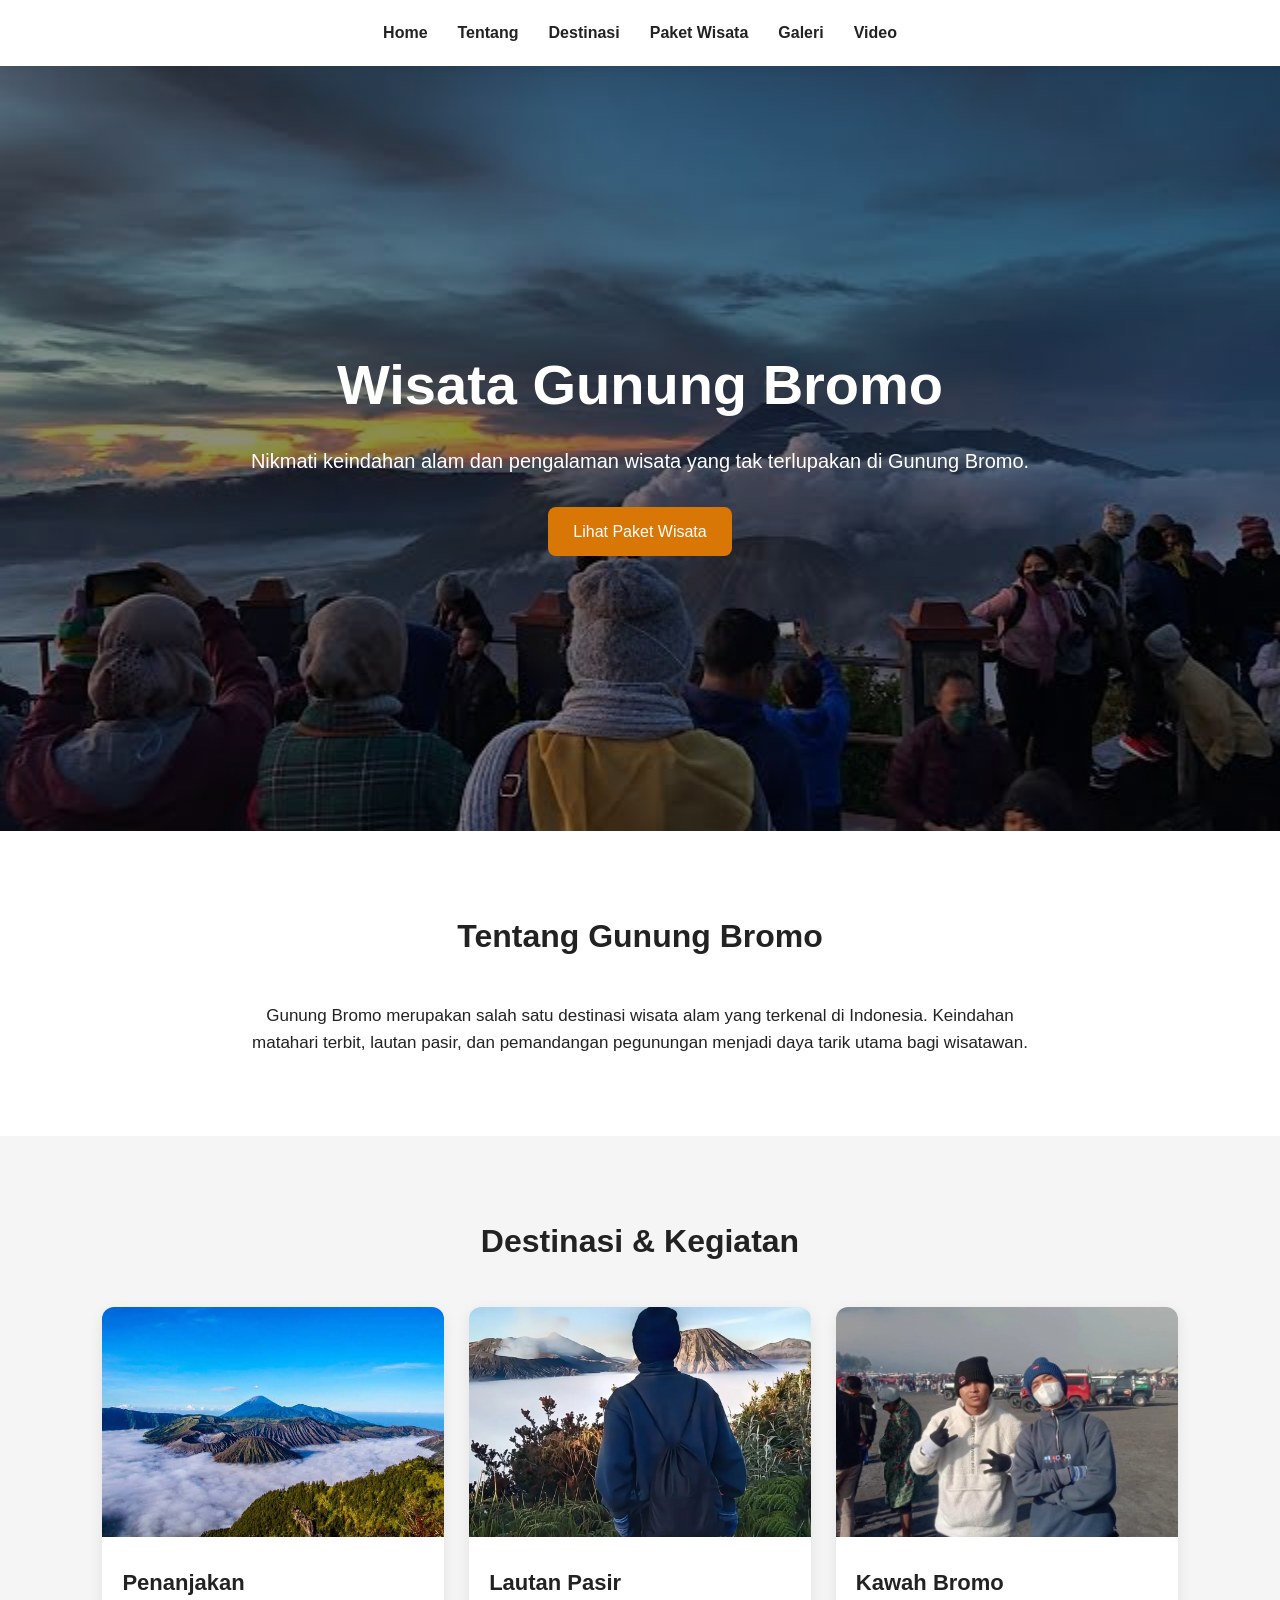
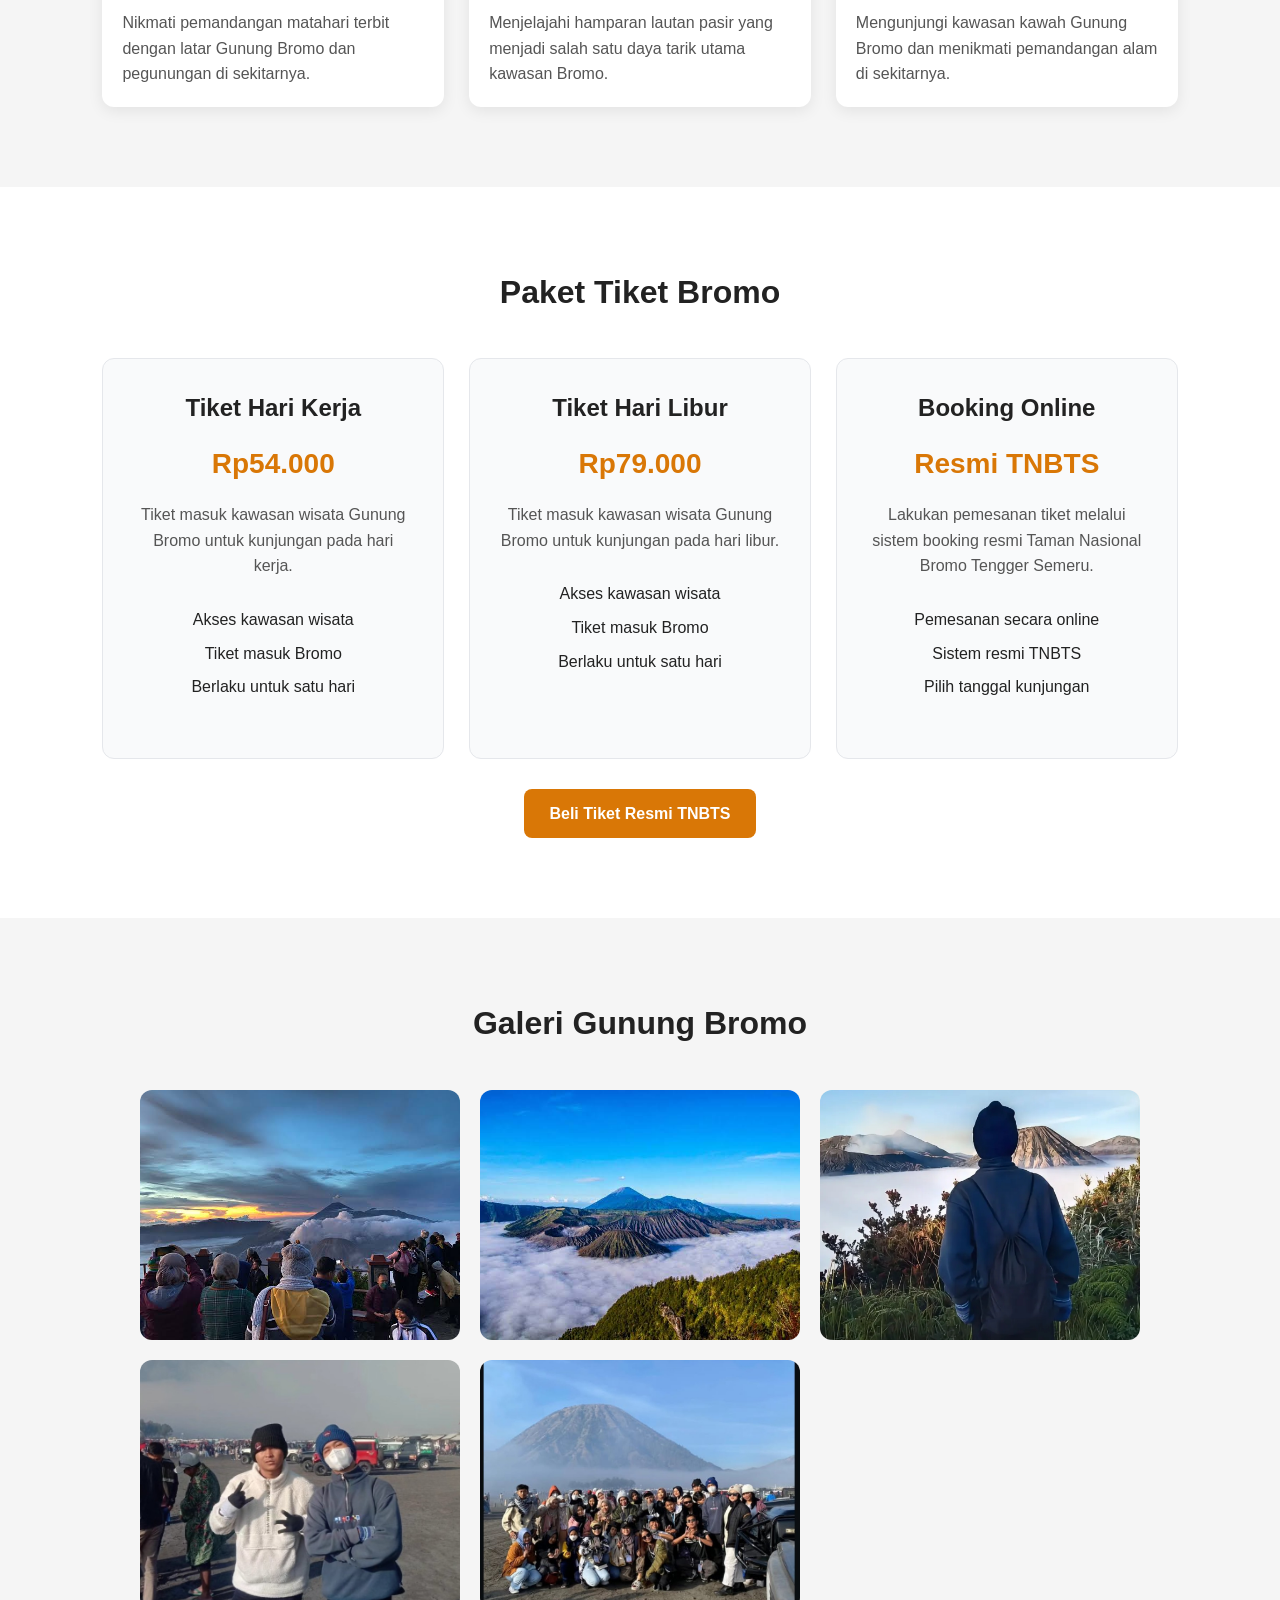
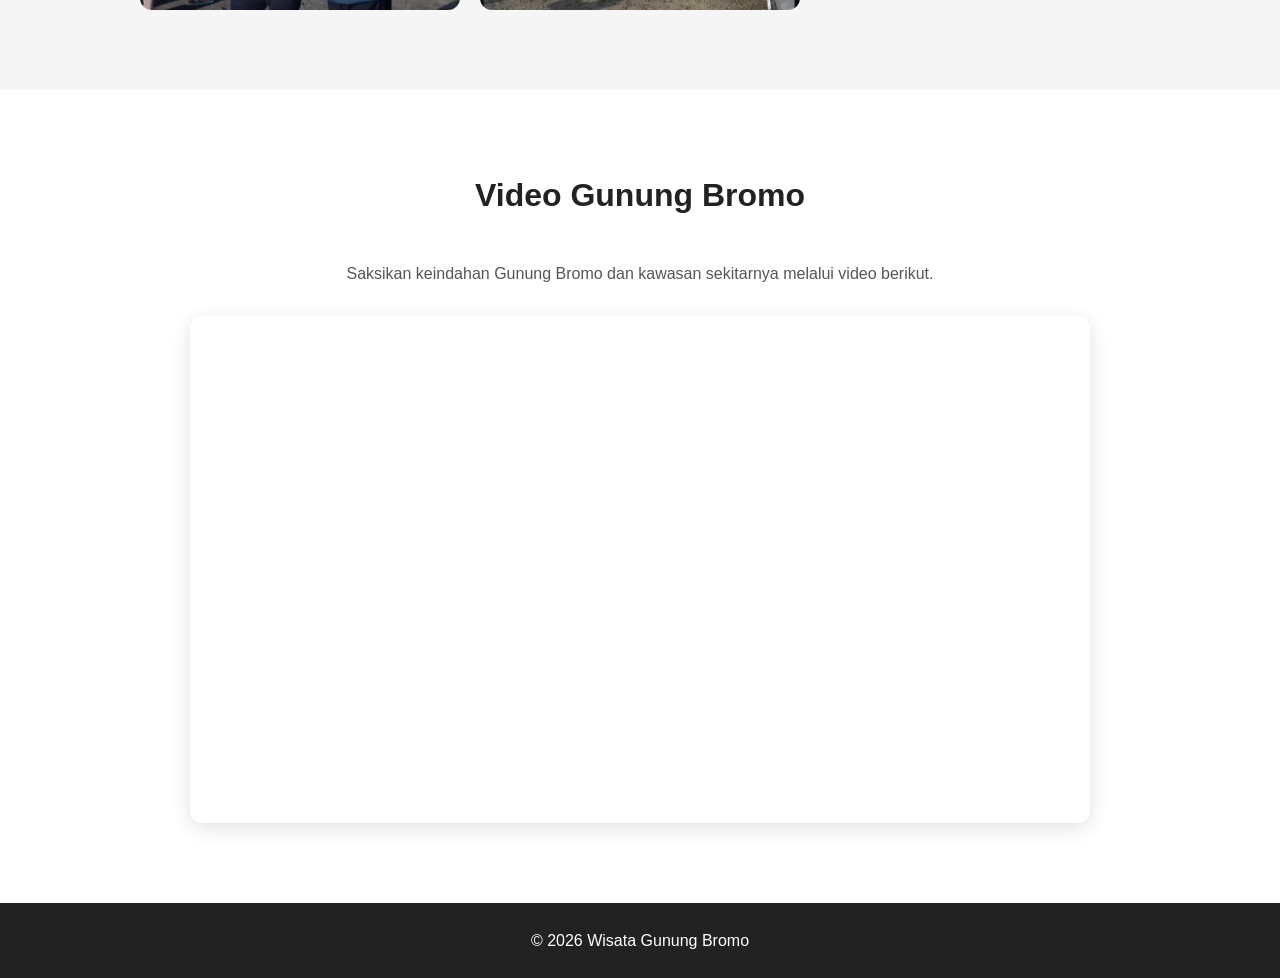
==== index.html @ a8716ca8 "Initial commit" ====
<!DOCTYPE html>
<html lang="id">

<head>
    <meta charset="UTF-8">
    <meta name="viewport" content="width=device-width, initial-scale=1.0">

    <title>Wisata Gunung Bromo</title>

    <link rel="stylesheet" href="css/style.css">
</head>

<body>

    <!-- =========================
         NAVBAR
    ========================= -->

    <header>
        <nav>
            <a href="#home">Home</a>
            <a href="#tentang">Tentang</a>
            <a href="#destinasi">Destinasi</a>
            <a href="#paket">Paket Wisata</a>
            <a href="#galeri">Galeri</a>
            <a href="#video">Video</a>
        </nav>
    </header>


    <!-- =========================
         HERO
    ========================= -->

    <section id="home">

        <div class="hero-content">

            <h1>Wisata Gunung Bromo</h1>

            <p>
                Nikmati keindahan alam dan pengalaman wisata
                yang tak terlupakan di Gunung Bromo.
            </p>

            <a href="#paket">Lihat Paket Wisata</a>

        </div>

    </section>


    <!-- =========================
         TENTANG
    ========================= -->

    <section id="tentang">

        <h2>Tentang Gunung Bromo</h2>

        <p>
            Gunung Bromo merupakan salah satu destinasi wisata
            alam yang terkenal di Indonesia. Keindahan matahari
            terbit, lautan pasir, dan pemandangan pegunungan
            menjadi daya tarik utama bagi wisatawan.
        </p>

    </section>


    <!-- =========================
         DESTINASI
    ========================= -->

    <section id="destinasi">

        <h2>Destinasi & Kegiatan</h2>

        <div class="destination-container">

            <div class="destination-card">

                <img
                    src="images/bromo-2.jpg"
                    alt="Penanjakan Gunung Bromo">

                <div class="destination-content">

                    <h3>Penanjakan</h3>

                    <p>
                        Nikmati pemandangan matahari terbit dengan
                        latar Gunung Bromo dan pegunungan di sekitarnya.
                    </p>

                </div>

            </div>


            <div class="destination-card">

                <img
                    src="images/bromo-3.jpg"
                    alt="Lautan Pasir Gunung Bromo">

                <div class="destination-content">

                    <h3>Lautan Pasir</h3>

                    <p>
                        Menjelajahi hamparan lautan pasir yang menjadi
                        salah satu daya tarik utama kawasan Bromo.
                    </p>

                </div>

            </div>


            <div class="destination-card">

                <img
                    src="images/bromo-4.jpg"
                    alt="Kawah Gunung Bromo">

                <div class="destination-content">

                    <h3>Kawah Bromo</h3>

                    <p>
                        Mengunjungi kawasan kawah Gunung Bromo dan
                        menikmati pemandangan alam di sekitarnya.
                    </p>

                </div>

            </div>

        </div>

    </section>


   <!-- =========================
     PAKET WISATA
========================= -->

<section id="paket">

    <h2>Paket Tiket Bromo</h2>

    <div class="package-container">

        <div class="package-card">

            <h3>Tiket Hari Kerja</h3>

            <p class="price">Rp54.000</p>

            <p>
                Tiket masuk kawasan wisata Gunung Bromo
                untuk kunjungan pada hari kerja.
            </p>

            <ul>
                <li>Akses kawasan wisata</li>
                <li>Tiket masuk Bromo</li>
                <li>Berlaku untuk satu hari</li>
            </ul>

        </div>


        <div class="package-card">

            <h3>Tiket Hari Libur</h3>

            <p class="price">Rp79.000</p>

            <p>
                Tiket masuk kawasan wisata Gunung Bromo
                untuk kunjungan pada hari libur.
            </p>

            <ul>
                <li>Akses kawasan wisata</li>
                <li>Tiket masuk Bromo</li>
                <li>Berlaku untuk satu hari</li>
            </ul>

        </div>


        <div class="package-card">

            <h3>Booking Online</h3>

            <p class="price">Resmi TNBTS</p>

            <p>
                Lakukan pemesanan tiket melalui sistem
                booking resmi Taman Nasional Bromo
                Tengger Semeru.
            </p>

            <ul>
                <li>Pemesanan secara online</li>
                <li>Sistem resmi TNBTS</li>
                <li>Pilih tanggal kunjungan</li>
            </ul>

        </div>

    </div>


    <div class="ticket-button">

        <a
            href="https://bromotenggersemeru.id/"
            target="_blank">
            Beli Tiket Resmi TNBTS
        </a>

    </div>

</section>


    <!-- =========================
         GALERI
    ========================= -->

    <section id="galeri">

        <h2>Galeri Gunung Bromo</h2>

        <div class="gallery">

            <img
                src="images/bromo-1.jpg"
                alt="Pemandangan Gunung Bromo">

            <img
                src="images/bromo-2.jpg"
                alt="Pemandangan Gunung Bromo">

            <img
                src="images/bromo-3.jpg"
                alt="Pemandangan Gunung Bromo">

            <img
                src="images/bromo-4.jpg"
                alt="Pemandangan Gunung Bromo">

            <img
                src="images/bromo-5.jpg"
                alt="Pemandangan Gunung Bromo">

        </div>

    </section>


    <!-- =========================
         VIDEO
    ========================= -->

    <section id="video">

        <h2>Video Gunung Bromo</h2>

        <p class="video-description">
            Saksikan keindahan Gunung Bromo dan kawasan
            sekitarnya melalui video berikut.
        </p>

        <div class="video-container">

            <iframe
                src="https://www.youtube.com/embed/m2L_AA6fagA"
                title="Wisata Gunung Bromo"
                allowfullscreen>
            </iframe>

        </div>

    </section>


    <!-- =========================
         FOOTER
    ========================= -->

    <footer>

        <p>
            &copy; 2026 Wisata Gunung Bromo
        </p>

    </footer>


    <script src="js/script.js"></script>

</body>

</html>
---- css/style.css ----
/* =========================
   RESET
========================= */

* {
    margin: 0;
    padding: 0;
    box-sizing: border-box;
}

html {
    scroll-behavior: smooth;
}

body {
    font-family: Arial, sans-serif;
    color: #222;
    background-color: #f5f5f5;
    line-height: 1.6;
}


/* =========================
   NAVBAR
========================= */

header {
    background-color: white;
    padding: 20px 8%;
    position: sticky;
    top: 0;
    z-index: 1000;
    box-shadow: 0 2px 10px rgba(0, 0, 0, 0.08);
}

nav {
    display: flex;
    justify-content: center;
    gap: 30px;
}

nav a {
    color: #222;
    text-decoration: none;
    font-weight: bold;
    transition: color 0.3s ease;
}

nav a:hover {
    color: #d97706;
}


/* =========================
   SECTION
========================= */

section {
    padding: 80px 8%;
}

section h2 {
    text-align: center;
    margin-bottom: 40px;
    font-size: 32px;
}


/* =========================
   HERO
========================= */

#home {
    min-height: 85vh;

    display: flex;
    justify-content: center;
    align-items: center;

    text-align: center;

    background-image:
        linear-gradient(
            rgba(0, 0, 0, 0.45),
            rgba(0, 0, 0, 0.45)
        ),
        url("../images/bromo-1.jpg");

    background-size: cover;
    background-position: center;
    background-repeat: no-repeat;

    color: white;
}

.hero-content {
    max-width: 800px;
}

.hero-content h1 {
    font-size: 56px;
    margin-bottom: 15px;
}

.hero-content p {
    font-size: 20px;
    margin-bottom: 30px;
}

#home a {
    display: inline-block;
    padding: 12px 25px;
    background-color: #d97706;
    color: white;
    text-decoration: none;
    border-radius: 8px;
    transition: background-color 0.3s ease;
}

#home a:hover {
    background-color: #b45309;
}


/* =========================
   TENTANG
========================= */

#tentang {
    background-color: white;
}

#tentang p {
    max-width: 800px;
    margin: auto;
    text-align: center;
    font-size: 17px;
}


/* =========================
   DESTINASI
========================= */

#destinasi {
    background-color: #f5f5f5;
}

.destination-container {
    display: grid;
    grid-template-columns: repeat(3, 1fr);
    gap: 25px;
    max-width: 1100px;
    margin: 0 auto;
}

.destination-card {
    background-color: white;
    border-radius: 12px;
    overflow: hidden;
    box-shadow: 0 4px 15px rgba(0, 0, 0, 0.08);
    transition: transform 0.3s ease, box-shadow 0.3s ease;
}

.destination-card:hover {
    transform: translateY(-5px);
    box-shadow: 0 8px 20px rgba(0, 0, 0, 0.12);
}

.destination-card img {
    width: 100%;
    height: 230px;
    object-fit: cover;
}

.destination-content {
    padding: 20px;
}

.destination-content h3 {
    margin-bottom: 10px;
    font-size: 22px;
}

.destination-content p {
    color: #555;
}


/* =========================
   PAKET WISATA
========================= */

#paket {
    background-color: white;
}

.package-container {
    display: grid;
    grid-template-columns: repeat(3, 1fr);
    gap: 25px;
    max-width: 1100px;
    margin: 0 auto;
}

.package-card {
    background-color: #f9fafb;
    padding: 30px;
    border-radius: 12px;
    text-align: center;
    border: 1px solid #e5e7eb;

    display: flex;
    flex-direction: column;

    transition: transform 0.3s ease, box-shadow 0.3s ease;
}

.package-card:hover {
    transform: translateY(-5px);
    box-shadow: 0 8px 20px rgba(0, 0, 0, 0.1);
}

.package-card h3 {
    font-size: 24px;
    margin-bottom: 15px;
}

.package-card .price {
    font-size: 28px;
    font-weight: bold;
    color: #d97706;
    margin-bottom: 15px;
}

.package-card > p:not(.price) {
    color: #555;
}

.package-card ul {
    list-style: none;
    margin: 20px 0;
}

.package-card li {
    margin: 8px 0;
}

.package-card a {
    display: inline-block;
    margin-top: auto;
    padding: 10px 20px;
    background-color: #d97706;
    color: white;
    text-decoration: none;
    border-radius: 8px;
    transition: background-color 0.3s ease;
}

.package-card a:hover {
    background-color: #b45309;
}


/* =========================
   GALERI
========================= */

#galeri {
    background-color: #f5f5f5;
    text-align: center;
}

.gallery {
    display: grid;
    grid-template-columns: repeat(3, 1fr);
    gap: 20px;
    max-width: 1000px;
    margin: 0 auto;
}

.gallery img {
    width: 100%;
    height: 250px;
    object-fit: cover;
    border-radius: 12px;
    transition: transform 0.3s ease;
}

.gallery img:hover {
    transform: scale(1.03);
}


/* =========================
   VIDEO
========================= */

#video {
    background-color: white;
    text-align: center;
}

#video p {
    color: #555;
}


/* =========================
   VIDEO
========================= */

#video {
    background-color: white;
    text-align: center;
}

.video-description {
    color: #555;
    margin-bottom: 30px;
}

.video-container {
    max-width: 900px;
    margin: 0 auto;
    aspect-ratio: 16 / 9;
    border-radius: 12px;
    overflow: hidden;
    box-shadow: 0 5px 20px rgba(0, 0, 0, 0.12);
}

.video-container iframe {
    width: 100%;
    height: 100%;
    border: none;
}

/* =========================
   FOOTER
========================= */

footer {
    background-color: #222;
    color: white;
    text-align: center;
    padding: 25px;
}

/* =========================
   TOMBOL TIKET
========================= */

.ticket-button {
    text-align: center;
    margin-top: 30px;
}

.ticket-button a {
    display: inline-block;
    padding: 12px 25px;
    background-color: #d97706;
    color: white;
    text-decoration: none;
    border-radius: 8px;
    font-weight: bold;
    transition: background-color 0.3s ease;
}

.ticket-button a:hover {
    background-color: #b45309;
}

/* =========================
   RESPONSIVE
========================= */

@media (max-width: 768px) {

    nav {
        gap: 15px;
        flex-wrap: wrap;
    }

    #home h1,
    .hero-content h1 {
        font-size: 38px;
    }

    .destination-container,
    .package-container,
    .gallery {
        grid-template-columns: 1fr;
    }

    section {
        padding: 60px 5%;
    }
}
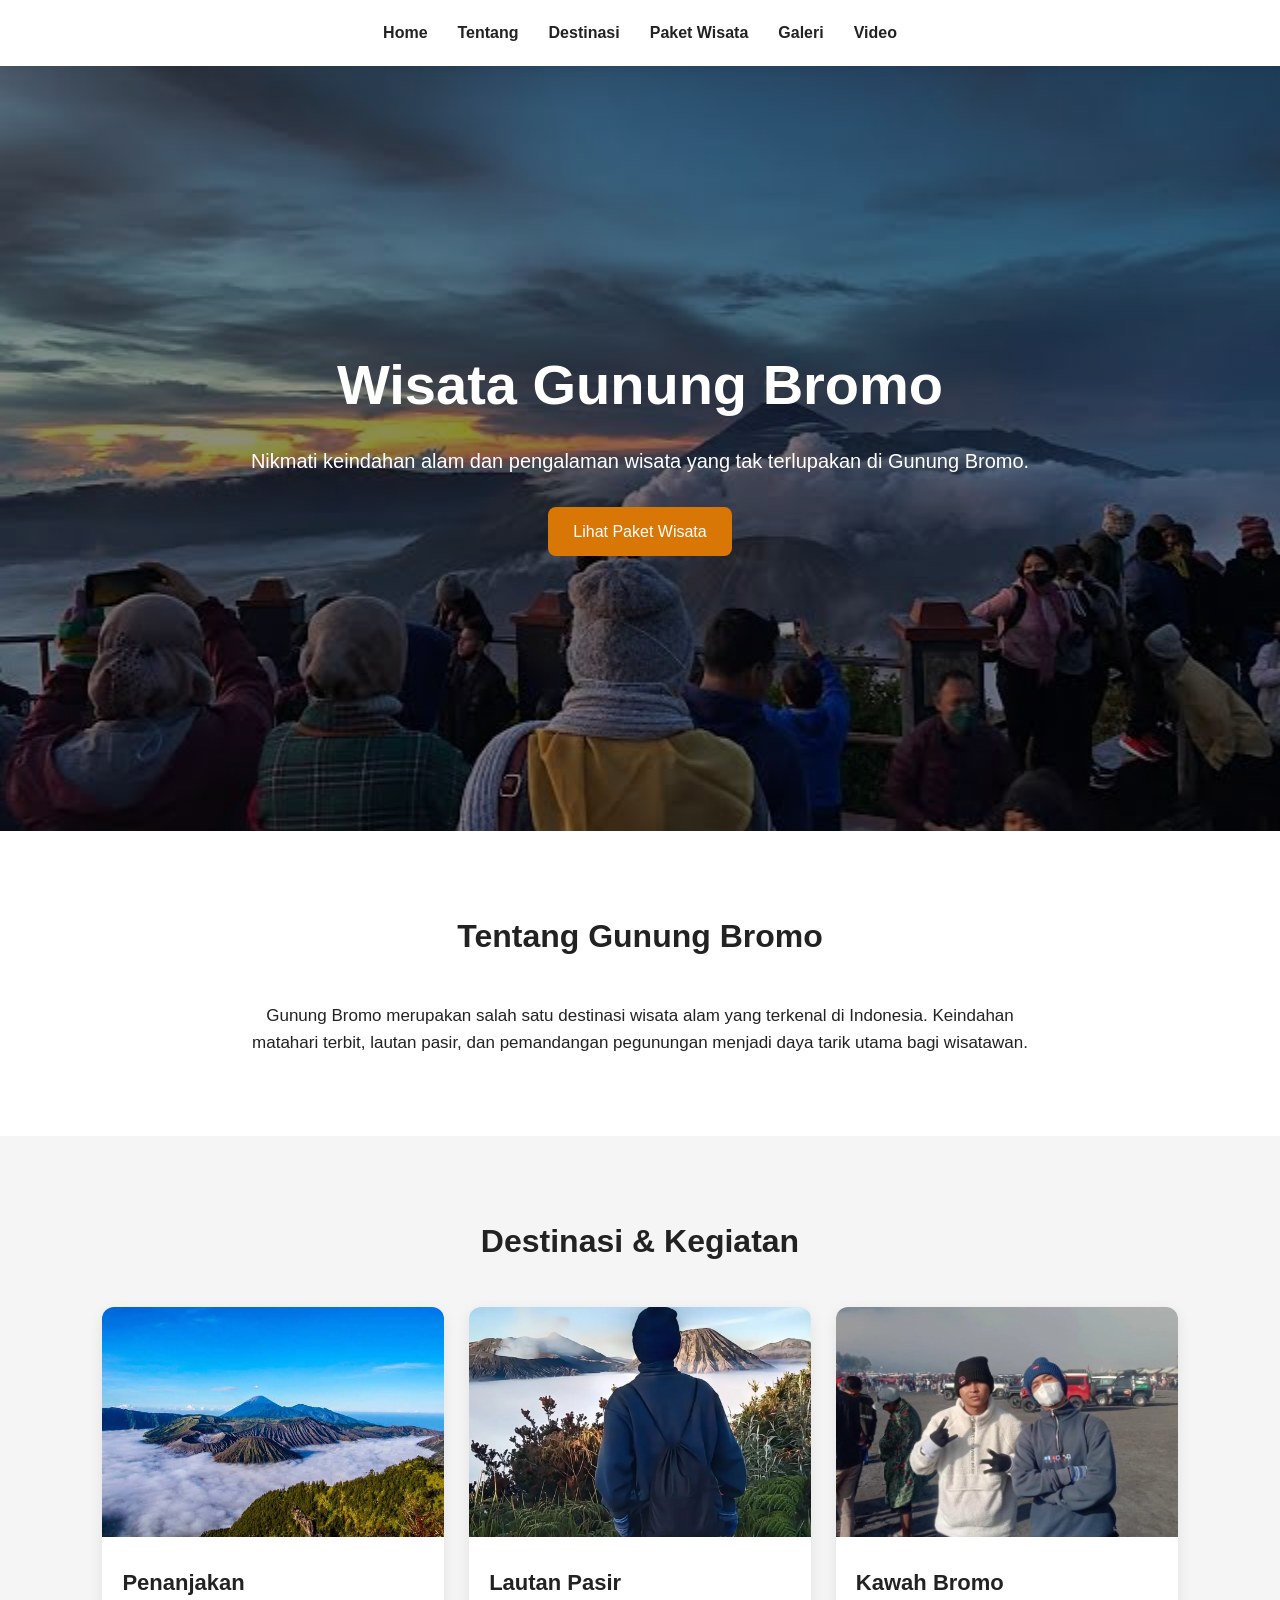
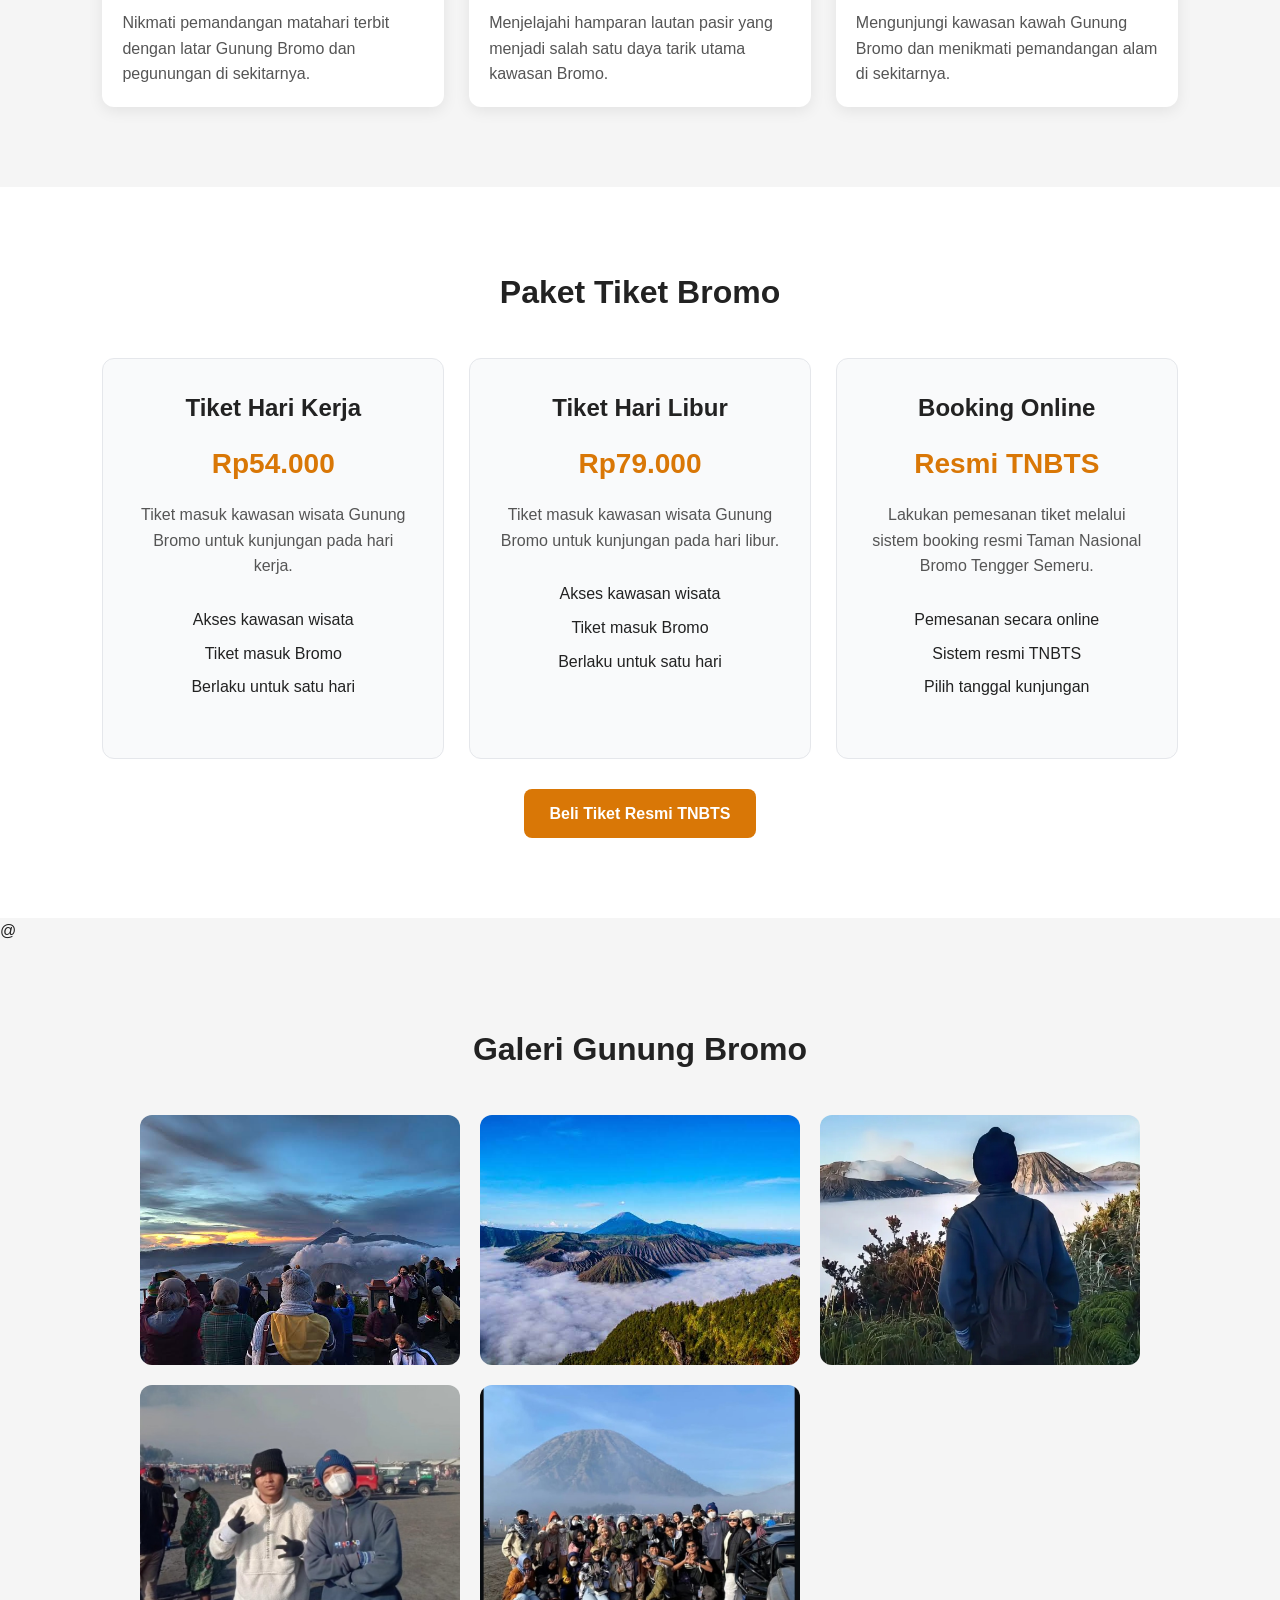
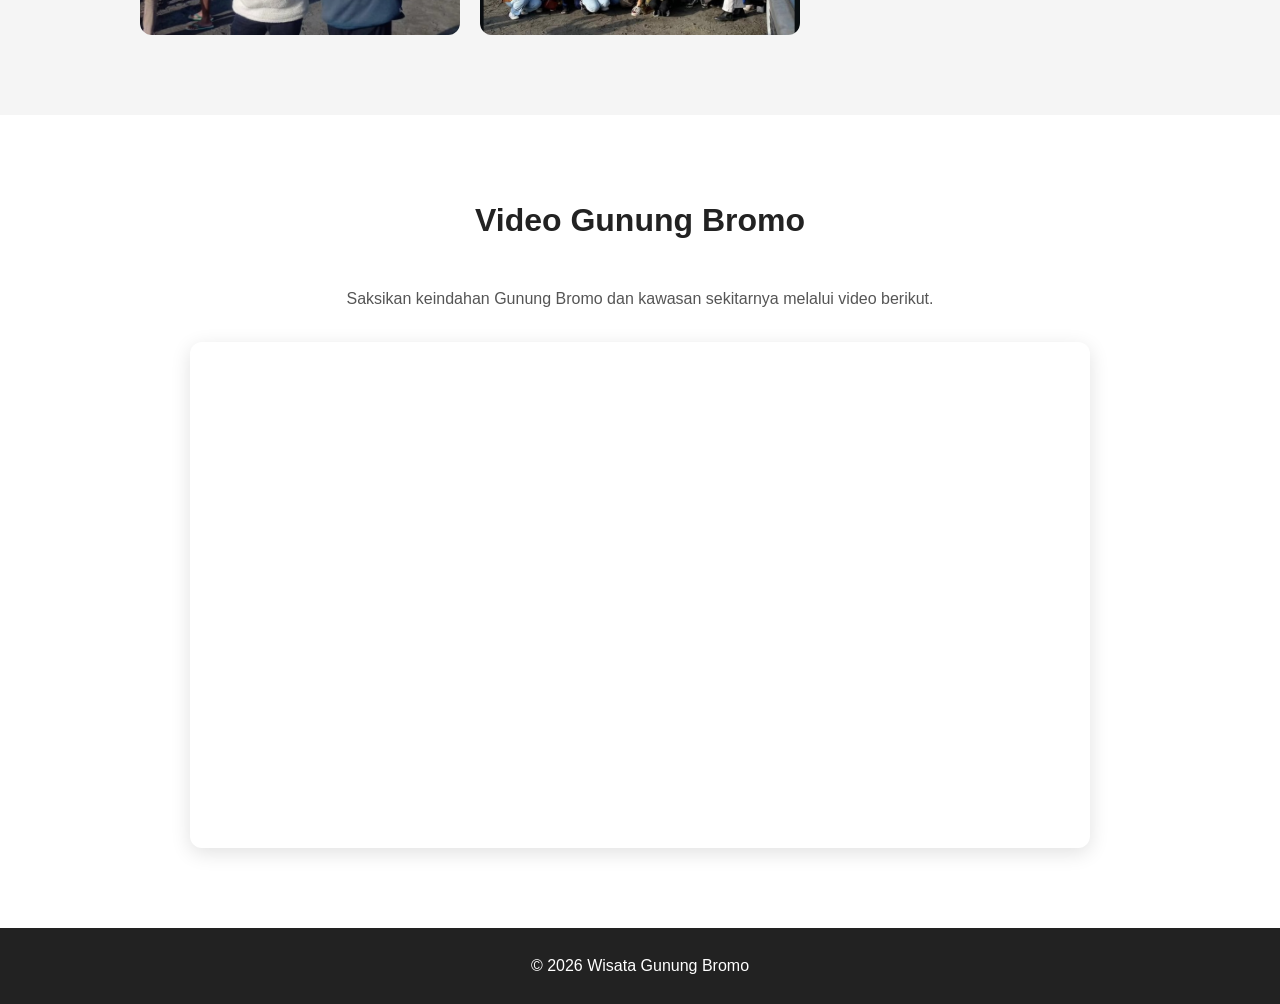
==== commit 275086c0: "Upload website wisata" ====
--- a/index.html
+++ b/index.html
@@ -225,7 +225,7 @@
 
     </div>
 
-</section>
+</section>@
 
 
     <!-- =========================
